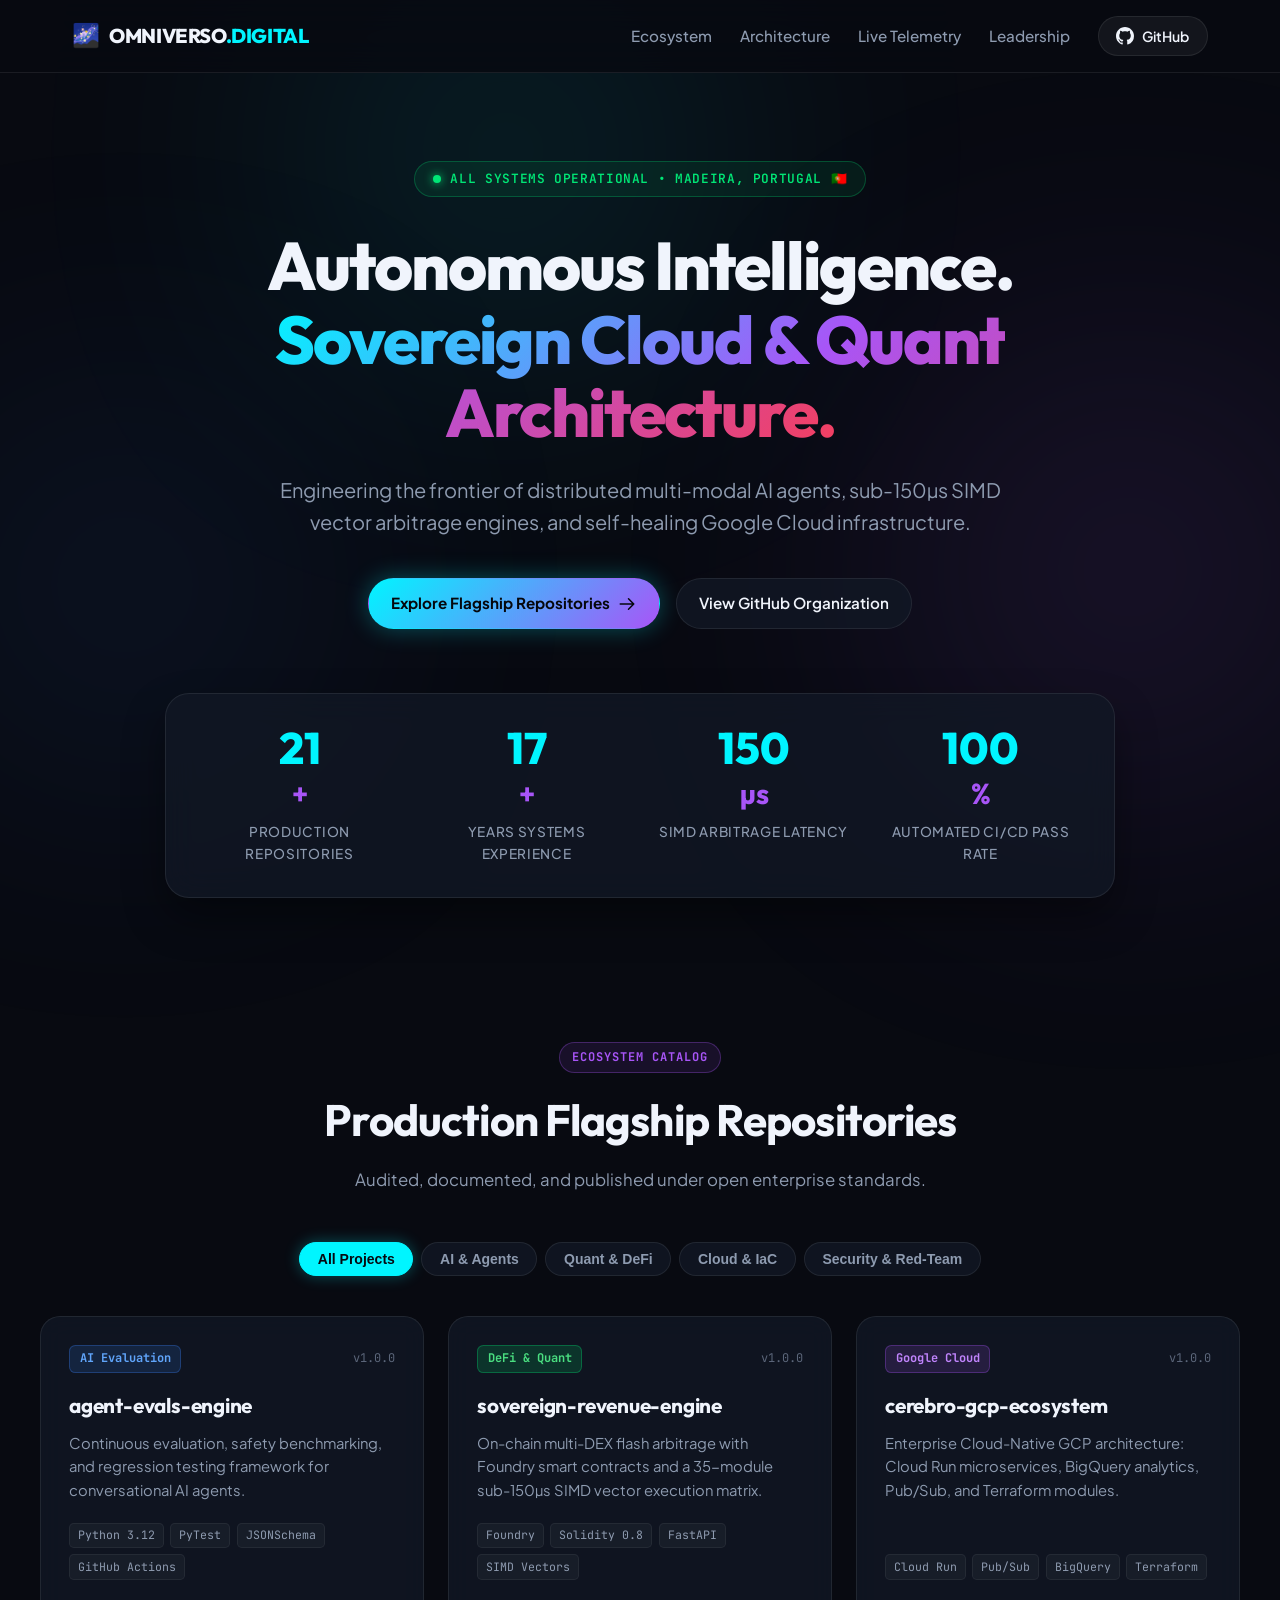
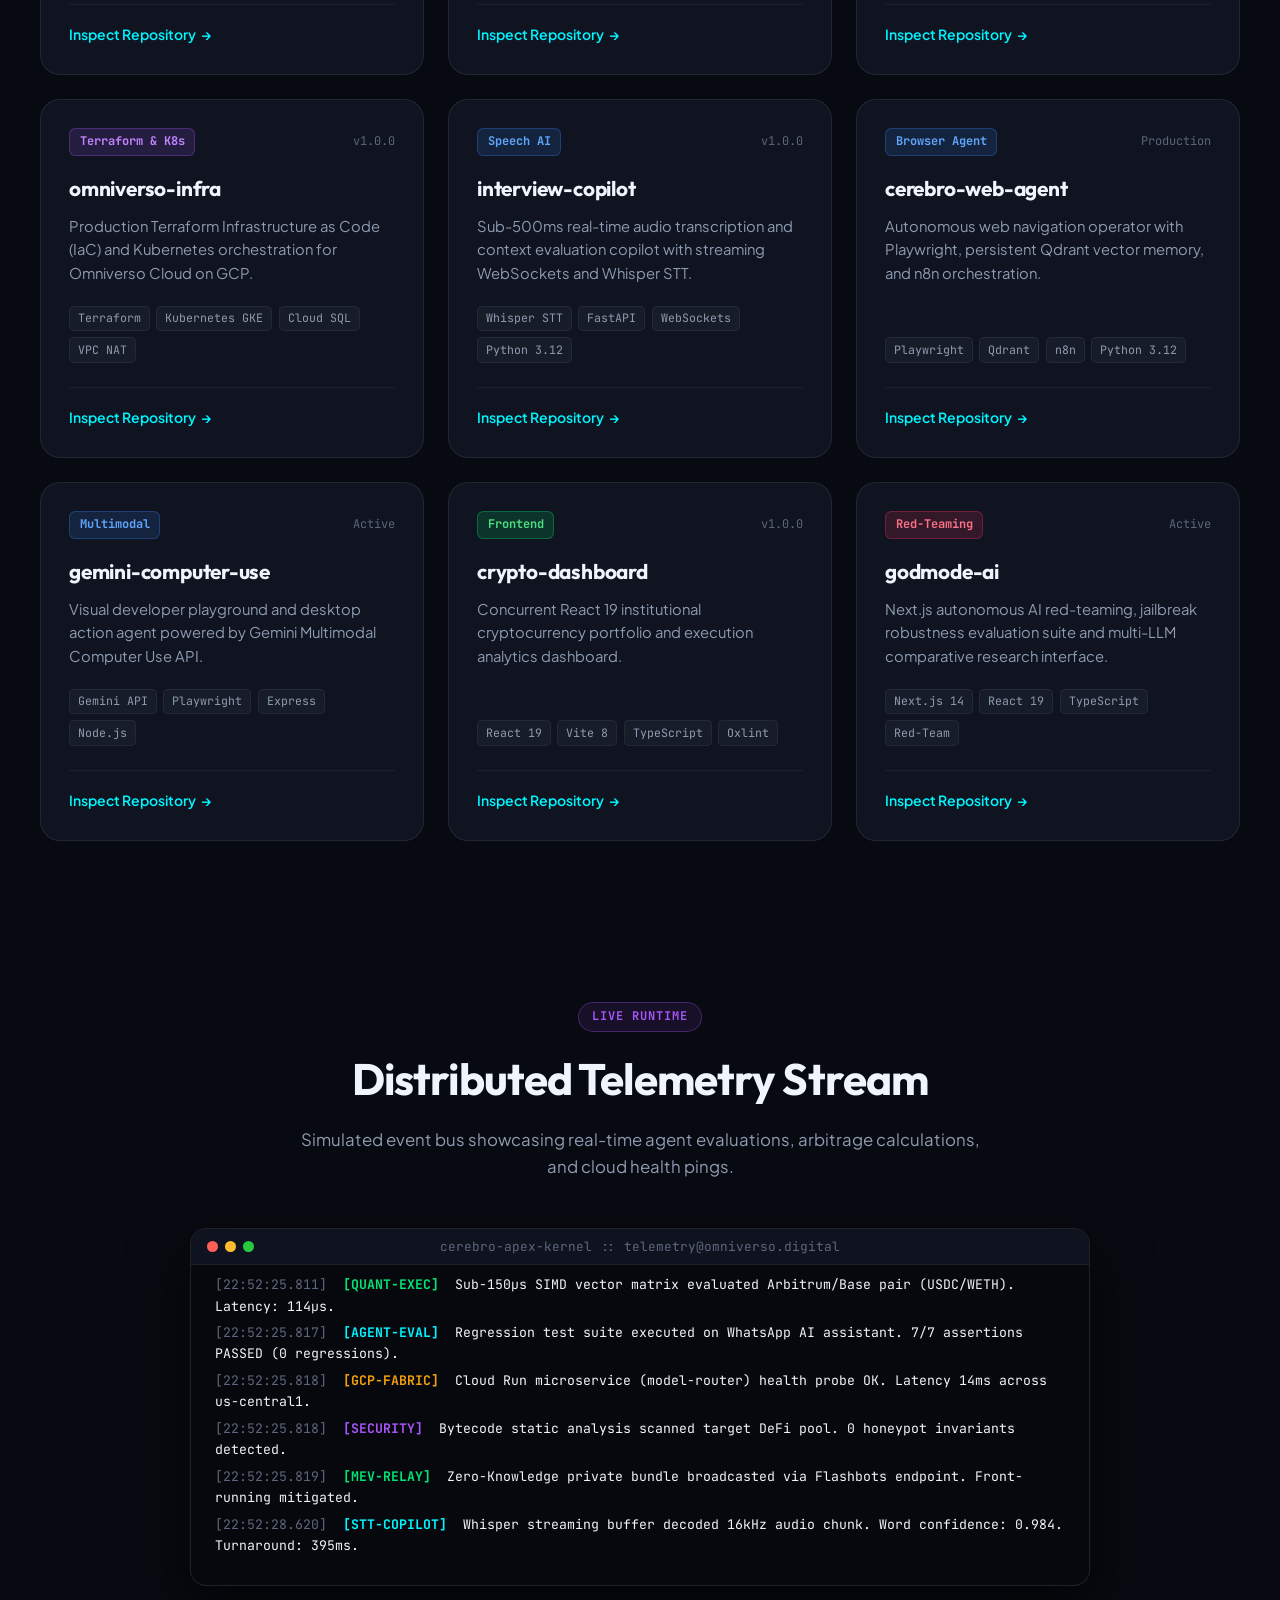
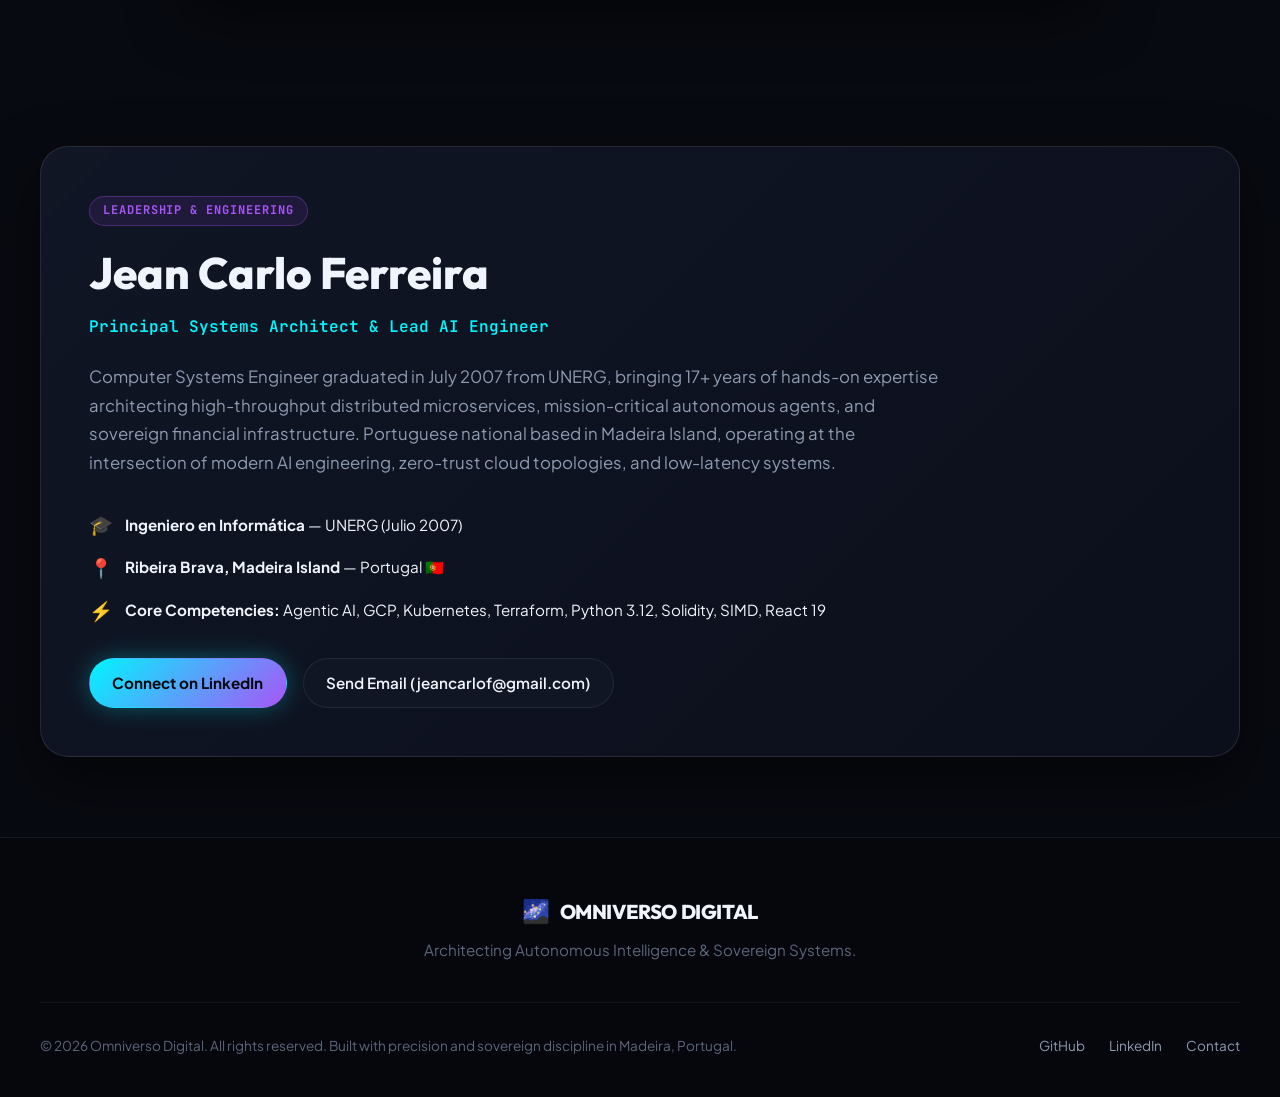
==== index.html @ a12e40db "feat: deploy official interactive showcase portfolio to GitHub Pages" ====
<!DOCTYPE html>
<html lang="en">
<head>
  <meta charset="UTF-8">
  <meta name="viewport" content="width=device-width, initial-scale=1.0">
  <title>Omniverso Digital — Autonomous Intelligence & Sovereign Systems Architecture</title>
  <meta name="description" content="Official portfolio and systems architecture of Omniverso Digital. Engineered by Jean Carlo Ferreira, Principal Systems Architect & AI Engineer based in Portugal.">
  <meta name="theme-color" content="#0a0c16">
  
  <!-- Open Graph / Meta -->
  <meta property="og:type" content="website">
  <meta property="og:url" content="https://omniversodigital.github.io/">
  <meta property="og:title" content="Omniverso Digital — Sovereign Intelligence & Systems Architecture">
  <meta property="og:description" content="Explore 21+ production repositories spanning Agentic AI, DeFi Flash Arbitrage, Cloud-Native GCP, and Cyber Defense.">
  <meta property="og:image" content="https://avatars.githubusercontent.com/u/190848052?v=4">

  <!-- Google Fonts -->
  <link rel="preconnect" href="https://fonts.googleapis.com">
  <link rel="preconnect" href="https://fonts.gstatic.com" crossorigin>
  <link href="https://fonts.googleapis.com/css2?family=JetBrains+Mono:wght@400;500;700&family=Outfit:wght@300;400;500;600;700;800&family=Plus+Jakarta+Sans:wght@400;500;600;700&display=swap" rel="stylesheet">
  
  <link rel="stylesheet" href="style.css">
</head>
<body>
  <!-- Ambient Glow Canvas Background -->
  <div class="ambient-glow glow-1"></div>
  <div class="ambient-glow glow-2"></div>
  <div class="ambient-glow glow-3"></div>

  <!-- Navigation -->
  <header class="navbar" id="navbar">
    <div class="nav-container">
      <a href="#hero" class="brand" id="brand-logo">
        <span class="brand-symbol">🌌</span>
        <span class="brand-text">OMNIVERSO<span class="highlight">.DIGITAL</span></span>
      </a>
      <nav class="nav-links">
        <a href="#ecosystem" class="nav-item">Ecosystem</a>
        <a href="#architecture" class="nav-item">Architecture</a>
        <a href="#terminal" class="nav-item">Live Telemetry</a>
        <a href="#leadership" class="nav-item">Leadership</a>
        <a href="https://github.com/omniversodigital" target="_blank" rel="noopener noreferrer" class="btn btn-nav" id="github-nav-btn">
          <svg class="icon" viewBox="0 0 24 24" fill="currentColor"><path d="M12 0C5.37 0 0 5.37 0 12c0 5.31 3.435 9.795 8.205 11.385.6.105.825-.255.825-.57 0-.285-.015-1.23-.015-2.235-3.015.555-3.795-.735-4.035-1.41-.135-.345-.72-1.41-1.23-1.695-.42-.225-1.02-.78-.015-.795.945-.015 1.62.87 1.845 1.23 1.08 1.815 2.805 1.305 3.495.99.105-.78.42-1.305.765-1.605-2.67-.3-5.46-1.335-5.46-5.925 0-1.305.465-2.385 1.23-3.225-.12-.3-.54-1.53.12-3.18 0 0 1.005-.315 3.3 1.23.96-.27 1.98-.405 3-.405s2.04.135 3 .405c2.295-1.56 3.3-1.23 3.3-1.23.66 1.65.24 2.88.12 3.18.765.84 1.23 1.905 1.23 3.225 0 4.605-2.805 5.625-5.475 5.925.435.375.81 1.095.81 2.22 0 1.605-.015 2.895-.015 3.3 0 .315.225.69.825.57A12.02 12.02 0 0024 12c0-6.63-5.37-12-12-12z"/></svg>
          <span>GitHub</span>
        </a>
      </nav>
    </div>
  </header>

  <main>
    <!-- Hero Section -->
    <section class="hero-section" id="hero">
      <div class="hero-container">
        <div class="status-pill" id="status-indicator">
          <span class="pulsing-dot"></span>
          <span class="pill-text">ALL SYSTEMS OPERATIONAL • MADEIRA, PORTUGAL 🇵🇹</span>
        </div>
        
        <h1 class="hero-title">
          Autonomous Intelligence.<br>
          <span class="gradient-text">Sovereign Cloud & Quant Architecture.</span>
        </h1>
        
        <p class="hero-subtitle">
          Engineering the frontier of distributed multi-modal AI agents, sub-150µs SIMD vector arbitrage engines, and self-healing Google Cloud infrastructure.
        </p>

        <div class="hero-actions">
          <a href="#ecosystem" class="btn btn-primary" id="explore-ecosystem-btn">
            <span>Explore Flagship Repositories</span>
            <svg class="arrow-icon" viewBox="0 0 24 24" fill="none" stroke="currentColor"><path stroke-linecap="round" stroke-linejoin="round" stroke-width="2" d="M14 5l7 7m0 0l-7 7m7-7H3"/></svg>
          </a>
          <a href="https://github.com/omniversodigital" target="_blank" rel="noopener noreferrer" class="btn btn-secondary" id="hero-github-btn">
            <span>View GitHub Organization</span>
          </a>
        </div>

        <!-- Metrics Grid -->
        <div class="metrics-grid" id="metrics-counter">
          <div class="metric-card">
            <span class="metric-number" data-target="21">21</span><span class="metric-suffix">+</span>
            <span class="metric-label">Production Repositories</span>
          </div>
          <div class="metric-card">
            <span class="metric-number" data-target="17">17</span><span class="metric-suffix">+</span>
            <span class="metric-label">Years Systems Experience</span>
          </div>
          <div class="metric-card">
            <span class="metric-number" data-target="150">150</span><span class="metric-suffix">µs</span>
            <span class="metric-label">SIMD Arbitrage Latency</span>
          </div>
          <div class="metric-card">
            <span class="metric-number" data-target="100">100</span><span class="metric-suffix">%</span>
            <span class="metric-label">Automated CI/CD Pass Rate</span>
          </div>
        </div>
      </div>
    </section>

    <!-- Flagship Ecosystem -->
    <section class="section ecosystem-section" id="ecosystem">
      <div class="section-container">
        <div class="section-header">
          <span class="badge">ECOSYSTEM CATALOG</span>
          <h2 class="section-title">Production Flagship Repositories</h2>
          <p class="section-desc">Audited, documented, and published under open enterprise standards.</p>
        </div>

        <!-- Category Filters -->
        <div class="filter-bar" id="category-filters">
          <button class="filter-btn active" data-filter="all">All Projects</button>
          <button class="filter-btn" data-filter="ai">AI & Agents</button>
          <button class="filter-btn" data-filter="quant">Quant & DeFi</button>
          <button class="filter-btn" data-filter="cloud">Cloud & IaC</button>
          <button class="filter-btn" data-filter="security">Security & Red-Team</button>
        </div>

        <!-- Repository Cards Grid -->
        <div class="cards-grid" id="repos-container">
          <!-- Card 1 -->
          <article class="repo-card" data-category="ai">
            <div class="card-top">
              <span class="card-badge ai-badge">AI Evaluation</span>
              <span class="version-tag">v1.0.0</span>
            </div>
            <h3 class="card-title">agent-evals-engine</h3>
            <p class="card-desc">Continuous evaluation, safety benchmarking, and regression testing framework for conversational AI agents.</p>
            <div class="tech-tags">
              <span>Python 3.12</span>
              <span>PyTest</span>
              <span>JSONSchema</span>
              <span>GitHub Actions</span>
            </div>
            <div class="card-footer">
              <a href="https://github.com/omniversodigital/agent-evals-engine" target="_blank" rel="noopener noreferrer" class="card-link">
                <span>Inspect Repository</span> &rarr;
              </a>
            </div>
          </article>

          <!-- Card 2 -->
          <article class="repo-card" data-category="quant">
            <div class="card-top">
              <span class="card-badge quant-badge">DeFi & Quant</span>
              <span class="version-tag">v1.0.0</span>
            </div>
            <h3 class="card-title">sovereign-revenue-engine</h3>
            <p class="card-desc">On-chain multi-DEX flash arbitrage with Foundry smart contracts and a 35-module sub-150µs SIMD vector execution matrix.</p>
            <div class="tech-tags">
              <span>Foundry</span>
              <span>Solidity 0.8</span>
              <span>FastAPI</span>
              <span>SIMD Vectors</span>
            </div>
            <div class="card-footer">
              <a href="https://github.com/omniversodigital/sovereign-revenue-engine" target="_blank" rel="noopener noreferrer" class="card-link">
                <span>Inspect Repository</span> &rarr;
              </a>
            </div>
          </article>

          <!-- Card 3 -->
          <article class="repo-card" data-category="cloud">
            <div class="card-top">
              <span class="card-badge cloud-badge">Google Cloud</span>
              <span class="version-tag">v1.0.0</span>
            </div>
            <h3 class="card-title">cerebro-gcp-ecosystem</h3>
            <p class="card-desc">Enterprise Cloud-Native GCP architecture: Cloud Run microservices, BigQuery analytics, Pub/Sub, and Terraform modules.</p>
            <div class="tech-tags">
              <span>Cloud Run</span>
              <span>Pub/Sub</span>
              <span>BigQuery</span>
              <span>Terraform</span>
            </div>
            <div class="card-footer">
              <a href="https://github.com/omniversodigital/cerebro-gcp-ecosystem" target="_blank" rel="noopener noreferrer" class="card-link">
                <span>Inspect Repository</span> &rarr;
              </a>
            </div>
          </article>

          <!-- Card 4 -->
          <article class="repo-card" data-category="cloud">
            <div class="card-top">
              <span class="card-badge cloud-badge">Terraform & K8s</span>
              <span class="version-tag">v1.0.0</span>
            </div>
            <h3 class="card-title">omniverso-infra</h3>
            <p class="card-desc">Production Terraform Infrastructure as Code (IaC) and Kubernetes orchestration for Omniverso Cloud on GCP.</p>
            <div class="tech-tags">
              <span>Terraform</span>
              <span>Kubernetes GKE</span>
              <span>Cloud SQL</span>
              <span>VPC NAT</span>
            </div>
            <div class="card-footer">
              <a href="https://github.com/omniversodigital/omniverso-infra" target="_blank" rel="noopener noreferrer" class="card-link">
                <span>Inspect Repository</span> &rarr;
              </a>
            </div>
          </article>

          <!-- Card 5 -->
          <article class="repo-card" data-category="ai">
            <div class="card-top">
              <span class="card-badge ai-badge">Speech AI</span>
              <span class="version-tag">v1.0.0</span>
            </div>
            <h3 class="card-title">interview-copilot</h3>
            <p class="card-desc">Sub-500ms real-time audio transcription and context evaluation copilot with streaming WebSockets and Whisper STT.</p>
            <div class="tech-tags">
              <span>Whisper STT</span>
              <span>FastAPI</span>
              <span>WebSockets</span>
              <span>Python 3.12</span>
            </div>
            <div class="card-footer">
              <a href="https://github.com/omniversodigital/interview-copilot" target="_blank" rel="noopener noreferrer" class="card-link">
                <span>Inspect Repository</span> &rarr;
              </a>
            </div>
          </article>

          <!-- Card 6 -->
          <article class="repo-card" data-category="ai">
            <div class="card-top">
              <span class="card-badge ai-badge">Browser Agent</span>
              <span class="version-tag">Production</span>
            </div>
            <h3 class="card-title">cerebro-web-agent</h3>
            <p class="card-desc">Autonomous web navigation operator with Playwright, persistent Qdrant vector memory, and n8n orchestration.</p>
            <div class="tech-tags">
              <span>Playwright</span>
              <span>Qdrant</span>
              <span>n8n</span>
              <span>Python 3.12</span>
            </div>
            <div class="card-footer">
              <a href="https://github.com/omniversodigital/cerebro-web-agent" target="_blank" rel="noopener noreferrer" class="card-link">
                <span>Inspect Repository</span> &rarr;
              </a>
            </div>
          </article>

          <!-- Card 7 -->
          <article class="repo-card" data-category="ai">
            <div class="card-top">
              <span class="card-badge ai-badge">Multimodal</span>
              <span class="version-tag">Active</span>
            </div>
            <h3 class="card-title">gemini-computer-use</h3>
            <p class="card-desc">Visual developer playground and desktop action agent powered by Gemini Multimodal Computer Use API.</p>
            <div class="tech-tags">
              <span>Gemini API</span>
              <span>Playwright</span>
              <span>Express</span>
              <span>Node.js</span>
            </div>
            <div class="card-footer">
              <a href="https://github.com/omniversodigital/gemini-computer-use" target="_blank" rel="noopener noreferrer" class="card-link">
                <span>Inspect Repository</span> &rarr;
              </a>
            </div>
          </article>

          <!-- Card 8 -->
          <article class="repo-card" data-category="quant">
            <div class="card-top">
              <span class="card-badge quant-badge">Frontend</span>
              <span class="version-tag">v1.0.0</span>
            </div>
            <h3 class="card-title">crypto-dashboard</h3>
            <p class="card-desc">Concurrent React 19 institutional cryptocurrency portfolio and execution analytics dashboard.</p>
            <div class="tech-tags">
              <span>React 19</span>
              <span>Vite 8</span>
              <span>TypeScript</span>
              <span>Oxlint</span>
            </div>
            <div class="card-footer">
              <a href="https://github.com/omniversodigital/crypto-dashboard" target="_blank" rel="noopener noreferrer" class="card-link">
                <span>Inspect Repository</span> &rarr;
              </a>
            </div>
          </article>

          <!-- Card 9 -->
          <article class="repo-card" data-category="security">
            <div class="card-top">
              <span class="card-badge sec-badge">Red-Teaming</span>
              <span class="version-tag">Active</span>
            </div>
            <h3 class="card-title">godmode-ai</h3>
            <p class="card-desc">Next.js autonomous AI red-teaming, jailbreak robustness evaluation suite and multi-LLM comparative research interface.</p>
            <div class="tech-tags">
              <span>Next.js 14</span>
              <span>React 19</span>
              <span>TypeScript</span>
              <span>Red-Team</span>
            </div>
            <div class="card-footer">
              <a href="https://github.com/omniversodigital/godmode-ai" target="_blank" rel="noopener noreferrer" class="card-link">
                <span>Inspect Repository</span> &rarr;
              </a>
            </div>
          </article>
        </div>
      </div>
    </section>

    <!-- Live Architecture Terminal -->
    <section class="section terminal-section" id="terminal">
      <div class="section-container">
        <div class="section-header">
          <span class="badge">LIVE RUNTIME</span>
          <h2 class="section-title">Distributed Telemetry Stream</h2>
          <p class="section-desc">Simulated event bus showcasing real-time agent evaluations, arbitrage calculations, and cloud health pings.</p>
        </div>

        <div class="terminal-window">
          <div class="terminal-bar">
            <div class="terminal-buttons">
              <span class="dot close"></span>
              <span class="dot min"></span>
              <span class="dot max"></span>
            </div>
            <div class="terminal-title">cerebro-apex-kernel :: telemetry@omniverso.digital</div>
          </div>
          <div class="terminal-body" id="terminal-logs">
            <!-- Simulated logs injected via JS -->
          </div>
        </div>
      </div>
    </section>

    <!-- Leadership Section -->
    <section class="section leadership-section" id="leadership">
      <div class="section-container">
        <div class="leadership-card">
          <div class="leadership-content">
            <span class="badge">LEADERSHIP & ENGINEERING</span>
            <h2 class="lead-name">Jean Carlo Ferreira</h2>
            <p class="lead-role">Principal Systems Architect & Lead AI Engineer</p>
            
            <p class="lead-bio">
              Computer Systems Engineer graduated in July 2007 from UNERG, bringing 17+ years of hands-on expertise architecting high-throughput distributed microservices, mission-critical autonomous agents, and sovereign financial infrastructure. Portuguese national based in Madeira Island, operating at the intersection of modern AI engineering, zero-trust cloud topologies, and low-latency systems.
            </p>

            <div class="lead-credentials">
              <div class="cred-item">
                <span class="cred-icon">🎓</span>
                <span><b>Ingeniero en Informática</b> — UNERG (Julio 2007)</span>
              </div>
              <div class="cred-item">
                <span class="cred-icon">📍</span>
                <span><b>Ribeira Brava, Madeira Island</b> — Portugal 🇵🇹</span>
              </div>
              <div class="cred-item">
                <span class="cred-icon">⚡</span>
                <span><b>Core Competencies:</b> Agentic AI, GCP, Kubernetes, Terraform, Python 3.12, Solidity, SIMD, React 19</span>
              </div>
            </div>

            <div class="lead-actions">
              <a href="https://www.linkedin.com/in/jeancarlo-ferreira" target="_blank" rel="noopener noreferrer" class="btn btn-primary">
                <span>Connect on LinkedIn</span>
              </a>
              <a href="mailto:jeancarlof@gmail.com" class="btn btn-secondary">
                <span>Send Email (jeancarlof@gmail.com)</span>
              </a>
            </div>
          </div>
        </div>
      </div>
    </section>
  </main>

  <!-- Footer -->
  <footer class="footer">
    <div class="footer-container">
      <div class="footer-top">
        <div class="brand">
          <span class="brand-symbol">🌌</span>
          <span class="brand-text">OMNIVERSO DIGITAL</span>
        </div>
        <p class="footer-tagline">Architecting Autonomous Intelligence & Sovereign Systems.</p>
      </div>
      <div class="footer-bottom">
        <p>&copy; 2026 Omniverso Digital. All rights reserved. Built with precision and sovereign discipline in Madeira, Portugal.</p>
        <div class="footer-links">
          <a href="https://github.com/omniversodigital">GitHub</a>
          <a href="https://www.linkedin.com/in/jeancarlo-ferreira">LinkedIn</a>
          <a href="mailto:omniversodigital@gmail.com">Contact</a>
        </div>
      </div>
    </div>
  </footer>

  <script src="app.js"></script>
</body>
</html>
---- style.css ----
:root {
  --bg-primary: #080a11;
  --bg-secondary: #0e121d;
  --bg-card: rgba(18, 24, 38, 0.75);
  --bg-card-hover: rgba(26, 34, 54, 0.9);
  --border-color: rgba(255, 255, 255, 0.08);
  --border-hover: rgba(0, 245, 255, 0.4);
  
  --text-main: #f0f4fc;
  --text-muted: #8e9bb0;
  --text-dim: #5c667a;
  
  --cyan: #00f5ff;
  --purple: #a855f7;
  --green: #00e676;
  --blue: #3b82f6;
  --red: #ff3366;
  
  --font-main: 'Plus Jakarta Sans', -apple-system, BlinkMacSystemFont, sans-serif;
  --font-heading: 'Outfit', sans-serif;
  --font-mono: 'JetBrains Mono', monospace;
  
  --transition: all 0.25s cubic-bezier(0.16, 1, 0.3, 1);
}

* {
  margin: 0;
  padding: 0;
  box-sizing: border-box;
}

html {
  scroll-behavior: smooth;
  color-scheme: dark;
}

body {
  background-color: var(--bg-primary);
  color: var(--text-main);
  font-family: var(--font-main);
  line-height: 1.6;
  overflow-x: hidden;
  position: relative;
}

/* Ambient Glow Orbs */
.ambient-glow {
  position: fixed;
  border-radius: 50%;
  filter: blur(140px);
  pointer-events: none;
  z-index: 0;
  opacity: 0.25;
}

.glow-1 {
  width: 500px;
  height: 500px;
  background: radial-gradient(circle, var(--cyan) 0%, transparent 70%);
  top: -100px;
  left: 20%;
}

.glow-2 {
  width: 600px;
  height: 600px;
  background: radial-gradient(circle, var(--purple) 0%, transparent 70%);
  top: 30%;
  right: -150px;
}

.glow-3 {
  width: 450px;
  height: 450px;
  background: radial-gradient(circle, var(--blue) 0%, transparent 70%);
  bottom: 10%;
  left: -100px;
}

/* Navbar */
.navbar {
  position: sticky;
  top: 0;
  z-index: 100;
  backdrop-filter: blur(20px);
  -webkit-backdrop-filter: blur(20px);
  background: rgba(8, 10, 17, 0.85);
  border-bottom: 1px solid var(--border-color);
  padding: 1rem 0;
}

.nav-container {
  max-width: 1200px;
  margin: 0 auto;
  padding: 0 2rem;
  display: flex;
  align-items: center;
  justify-content: space-between;
}

.brand {
  display: flex;
  align-items: center;
  gap: 0.6rem;
  text-decoration: none;
  color: var(--text-main);
  font-family: var(--font-heading);
  font-weight: 800;
  font-size: 1.25rem;
  letter-spacing: -0.02em;
}

.brand-symbol {
  font-size: 1.4rem;
}

.highlight {
  color: var(--cyan);
}

.nav-links {
  display: flex;
  align-items: center;
  gap: 1.75rem;
}

.nav-item {
  color: var(--text-muted);
  text-decoration: none;
  font-weight: 500;
  font-size: 0.95rem;
  transition: var(--transition);
}

.nav-item:hover {
  color: var(--cyan);
}

/* Buttons */
.btn {
  display: inline-flex;
  align-items: center;
  gap: 0.5rem;
  padding: 0.75rem 1.4rem;
  border-radius: 9999px;
  font-size: 0.95rem;
  font-weight: 600;
  text-decoration: none;
  cursor: pointer;
  transition: var(--transition);
  border: 1px solid transparent;
}

.btn-nav {
  background: rgba(255, 255, 255, 0.05);
  border-color: var(--border-color);
  color: var(--text-main);
  padding: 0.5rem 1.1rem;
  font-size: 0.875rem;
}

.btn-nav:hover {
  background: rgba(255, 255, 255, 0.1);
  border-color: var(--cyan);
  color: var(--cyan);
}

.btn-primary {
  background: linear-gradient(135deg, var(--cyan), var(--purple));
  color: #05070c;
  font-weight: 700;
  box-shadow: 0 0 25px rgba(0, 245, 255, 0.3);
}

.btn-primary:hover {
  transform: translateY(-2px);
  box-shadow: 0 0 35px rgba(168, 85, 247, 0.45);
}

.btn-secondary {
  background: var(--bg-card);
  border-color: var(--border-color);
  color: var(--text-main);
}

.btn-secondary:hover {
  border-color: var(--border-hover);
  background: var(--bg-card-hover);
  color: var(--cyan);
}

.icon {
  width: 18px;
  height: 18px;
}

.arrow-icon {
  width: 18px;
  height: 18px;
  transition: transform 0.2s;
}

.btn-primary:hover .arrow-icon {
  transform: translateX(4px);
}

/* Hero Section */
.hero-section {
  position: relative;
  z-index: 1;
  padding: 5.5rem 2rem 4rem;
  text-align: center;
}

.hero-container {
  max-width: 950px;
  margin: 0 auto;
}

.status-pill {
  display: inline-flex;
  align-items: center;
  gap: 0.6rem;
  padding: 0.4rem 1.1rem;
  border-radius: 9999px;
  background: rgba(0, 230, 118, 0.08);
  border: 1px solid rgba(0, 230, 118, 0.25);
  font-family: var(--font-mono);
  font-size: 0.8rem;
  font-weight: 600;
  color: var(--green);
  margin-bottom: 2rem;
  letter-spacing: 0.05em;
}

.pulsing-dot {
  width: 8px;
  height: 8px;
  border-radius: 50%;
  background: var(--green);
  box-shadow: 0 0 10px var(--green);
  animation: pulse 2s infinite;
}

@keyframes pulse {
  0% { transform: scale(0.95); opacity: 0.8; }
  50% { transform: scale(1.3); opacity: 1; }
  100% { transform: scale(0.95); opacity: 0.8; }
}

.hero-title {
  font-family: var(--font-heading);
  font-size: clamp(2.5rem, 6vw, 4.2rem);
  font-weight: 800;
  line-height: 1.1;
  letter-spacing: -0.03em;
  margin-bottom: 1.5rem;
}

.gradient-text {
  background: linear-gradient(135deg, var(--cyan) 0%, #a855f7 50%, #f43f5e 100%);
  -webkit-background-clip: text;
  -webkit-text-fill-color: transparent;
}

.hero-subtitle {
  font-size: clamp(1.05rem, 2vw, 1.25rem);
  color: var(--text-muted);
  max-width: 750px;
  margin: 0 auto 2.5rem;
}

.hero-actions {
  display: flex;
  align-items: center;
  justify-content: center;
  gap: 1rem;
  flex-wrap: wrap;
  margin-bottom: 4rem;
}

/* Metrics Grid */
.metrics-grid {
  display: grid;
  grid-template-columns: repeat(auto-fit, minmax(180px, 1fr));
  gap: 1.5rem;
  padding: 2rem;
  border-radius: 1.5rem;
  background: var(--bg-card);
  backdrop-filter: blur(16px);
  -webkit-backdrop-filter: blur(16px);
  border: 1px solid var(--border-color);
  box-shadow: 0 20px 40px rgba(0, 0, 0, 0.4);
}

.metric-card {
  display: flex;
  flex-direction: column;
  align-items: center;
}

.metric-number {
  font-family: var(--font-heading);
  font-size: 2.75rem;
  font-weight: 800;
  color: var(--cyan);
  line-height: 1;
}

.metric-suffix {
  font-family: var(--font-heading);
  font-size: 1.8rem;
  font-weight: 700;
  color: var(--purple);
}

.metric-label {
  font-size: 0.85rem;
  color: var(--text-muted);
  margin-top: 0.35rem;
  font-weight: 500;
  text-transform: uppercase;
  letter-spacing: 0.05em;
}

/* Common Section */
.section {
  position: relative;
  z-index: 1;
  padding: 5rem 2rem;
}

.section-container {
  max-width: 1200px;
  margin: 0 auto;
}

.section-header {
  text-align: center;
  max-width: 700px;
  margin: 0 auto 3rem;
}

.badge {
  display: inline-block;
  padding: 0.3rem 0.8rem;
  border-radius: 9999px;
  background: rgba(168, 85, 247, 0.1);
  border: 1px solid rgba(168, 85, 247, 0.3);
  font-family: var(--font-mono);
  font-size: 0.75rem;
  font-weight: 700;
  color: var(--purple);
  letter-spacing: 0.08em;
  margin-bottom: 0.75rem;
}

.section-title {
  font-family: var(--font-heading);
  font-size: clamp(2rem, 4vw, 2.75rem);
  font-weight: 700;
  letter-spacing: -0.02em;
  margin-bottom: 0.75rem;
}

.section-desc {
  color: var(--text-muted);
  font-size: 1.05rem;
}

/* Filter Bar */
.filter-bar {
  display: flex;
  align-items: center;
  justify-content: center;
  gap: 0.5rem;
  flex-wrap: wrap;
  margin-bottom: 2.5rem;
}

.filter-btn {
  padding: 0.5rem 1.1rem;
  border-radius: 9999px;
  border: 1px solid var(--border-color);
  background: var(--bg-card);
  color: var(--text-muted);
  font-size: 0.875rem;
  font-weight: 600;
  cursor: pointer;
  transition: var(--transition);
}

.filter-btn:hover {
  color: var(--text-main);
  border-color: var(--cyan);
}

.filter-btn.active {
  background: var(--cyan);
  color: #060910;
  border-color: var(--cyan);
  box-shadow: 0 0 15px rgba(0, 245, 255, 0.3);
}

/* Cards Grid */
.cards-grid {
  display: grid;
  grid-template-columns: repeat(auto-fill, minmax(350px, 1fr));
  gap: 1.5rem;
}

.repo-card {
  background: var(--bg-card);
  backdrop-filter: blur(12px);
  -webkit-backdrop-filter: blur(12px);
  border: 1px solid var(--border-color);
  border-radius: 1.25rem;
  padding: 1.75rem;
  display: flex;
  flex-direction: column;
  transition: var(--transition);
  position: relative;
  overflow: hidden;
}

.repo-card:hover {
  transform: translateY(-4px);
  border-color: var(--border-hover);
  background: var(--bg-card-hover);
  box-shadow: 0 12px 30px rgba(0, 0, 0, 0.4);
}

.card-top {
  display: flex;
  align-items: center;
  justify-content: space-between;
  margin-bottom: 1rem;
}

.card-badge {
  font-size: 0.75rem;
  font-family: var(--font-mono);
  font-weight: 700;
  padding: 0.2rem 0.6rem;
  border-radius: 0.4rem;
}

.ai-badge { background: rgba(59, 130, 246, 0.15); color: #60a5fa; border: 1px solid rgba(59, 130, 246, 0.3); }
.quant-badge { background: rgba(0, 230, 118, 0.15); color: #4ade80; border: 1px solid rgba(0, 230, 118, 0.3); }
.cloud-badge { background: rgba(168, 85, 247, 0.15); color: #c084fc; border: 1px solid rgba(168, 85, 247, 0.3); }
.sec-badge { background: rgba(255, 51, 102, 0.15); color: #fb7185; border: 1px solid rgba(255, 51, 102, 0.3); }

.version-tag {
  font-family: var(--font-mono);
  font-size: 0.75rem;
  color: var(--text-dim);
}

.card-title {
  font-family: var(--font-heading);
  font-size: 1.3rem;
  font-weight: 700;
  margin-bottom: 0.6rem;
  letter-spacing: -0.01em;
}

.card-desc {
  color: var(--text-muted);
  font-size: 0.925rem;
  margin-bottom: 1.25rem;
  flex-grow: 1;
}

.tech-tags {
  display: flex;
  flex-wrap: wrap;
  gap: 0.4rem;
  margin-bottom: 1.5rem;
}

.tech-tags span {
  font-family: var(--font-mono);
  font-size: 0.725rem;
  padding: 0.15rem 0.5rem;
  background: rgba(255, 255, 255, 0.04);
  border: 1px solid rgba(255, 255, 255, 0.06);
  border-radius: 0.3rem;
  color: var(--text-muted);
}

.card-footer {
  border-top: 1px solid rgba(255, 255, 255, 0.05);
  padding-top: 1rem;
}

.card-link {
  color: var(--cyan);
  text-decoration: none;
  font-weight: 600;
  font-size: 0.875rem;
  display: inline-flex;
  align-items: center;
  gap: 0.3rem;
  transition: var(--transition);
}

.card-link:hover {
  color: #fff;
  transform: translateX(3px);
}

/* Terminal Section */
.terminal-window {
  max-width: 900px;
  margin: 0 auto;
  border-radius: 1rem;
  overflow: hidden;
  border: 1px solid rgba(255, 255, 255, 0.1);
  background: #06080e;
  box-shadow: 0 25px 60px rgba(0, 0, 0, 0.6);
}

.terminal-bar {
  background: #0f1320;
  padding: 0.75rem 1rem;
  display: flex;
  align-items: center;
  position: relative;
  border-bottom: 1px solid rgba(255, 255, 255, 0.05);
}

.terminal-buttons {
  display: flex;
  gap: 0.45rem;
}

.terminal-buttons .dot {
  width: 11px;
  height: 11px;
  border-radius: 50%;
}

.dot.close { background: #ff5f56; }
.dot.min { background: #ffbd2e; }
.dot.max { background: #27c93f; }

.terminal-title {
  position: absolute;
  left: 50%;
  transform: translateX(-50%);
  font-family: var(--font-mono);
  font-size: 0.8rem;
  color: var(--text-dim);
}

.terminal-body {
  padding: 1.5rem;
  height: 320px;
  overflow-y: auto;
  font-family: var(--font-mono);
  font-size: 0.825rem;
  line-height: 1.6;
}

.log-line {
  margin-bottom: 0.35rem;
  opacity: 0;
  animation: fadeIn 0.3s forwards;
}

@keyframes fadeIn {
  to { opacity: 1; }
}

.log-time { color: var(--text-dim); margin-right: 0.5rem; }
.log-tag { font-weight: 700; margin-right: 0.5rem; }
.log-tag.info { color: var(--cyan); }
.log-tag.quant { color: var(--green); }
.log-tag.audit { color: var(--purple); }
.log-tag.mesh { color: #f59e0b; }
.log-msg { color: var(--text-main); }

/* Leadership Section */
.leadership-card {
  background: linear-gradient(135deg, rgba(18, 24, 40, 0.9), rgba(12, 16, 28, 0.95));
  border: 1px solid rgba(255, 255, 255, 0.1);
  border-radius: 1.75rem;
  padding: 3rem;
  box-shadow: 0 25px 60px rgba(0, 0, 0, 0.5);
}

.leadership-content {
  max-width: 850px;
}

.lead-name {
  font-family: var(--font-heading);
  font-size: clamp(2rem, 3.5vw, 2.75rem);
  font-weight: 800;
  margin-bottom: 0.3rem;
}

.lead-role {
  color: var(--cyan);
  font-family: var(--font-mono);
  font-size: 1rem;
  font-weight: 600;
  margin-bottom: 1.5rem;
}

.lead-bio {
  color: var(--text-muted);
  font-size: 1.05rem;
  margin-bottom: 2rem;
  line-height: 1.7;
}

.lead-credentials {
  display: flex;
  flex-direction: column;
  gap: 0.75rem;
  margin-bottom: 2rem;
}

.cred-item {
  display: flex;
  align-items: center;
  gap: 0.75rem;
  font-size: 0.95rem;
  color: var(--text-main);
}

.cred-icon {
  font-size: 1.2rem;
}

.lead-actions {
  display: flex;
  gap: 1rem;
  flex-wrap: wrap;
}

/* Footer */
.footer {
  border-top: 1px solid var(--border-color);
  background: #05070c;
  padding: 3.5rem 2rem 2.5rem;
  position: relative;
  z-index: 1;
}

.footer-container {
  max-width: 1200px;
  margin: 0 auto;
}

.footer-top {
  display: flex;
  flex-direction: column;
  align-items: center;
  text-align: center;
  margin-bottom: 2.5rem;
}

.footer-tagline {
  color: var(--text-dim);
  font-size: 0.95rem;
  margin-top: 0.5rem;
}

.footer-bottom {
  display: flex;
  align-items: center;
  justify-content: space-between;
  flex-wrap: wrap;
  gap: 1rem;
  border-top: 1px solid rgba(255, 255, 255, 0.05);
  padding-top: 2rem;
  font-size: 0.85rem;
  color: var(--text-dim);
}

.footer-links {
  display: flex;
  gap: 1.5rem;
}

.footer-links a {
  color: var(--text-muted);
  text-decoration: none;
  transition: var(--transition);
}

.footer-links a:hover {
  color: var(--cyan);
}

/* Responsive */
@media (max-width: 768px) {
  .nav-links { display: none; }
  .cards-grid { grid-template-columns: 1fr; }
  .leadership-card { padding: 2rem; }
  .footer-bottom { flex-direction: column; text-align: center; }
}
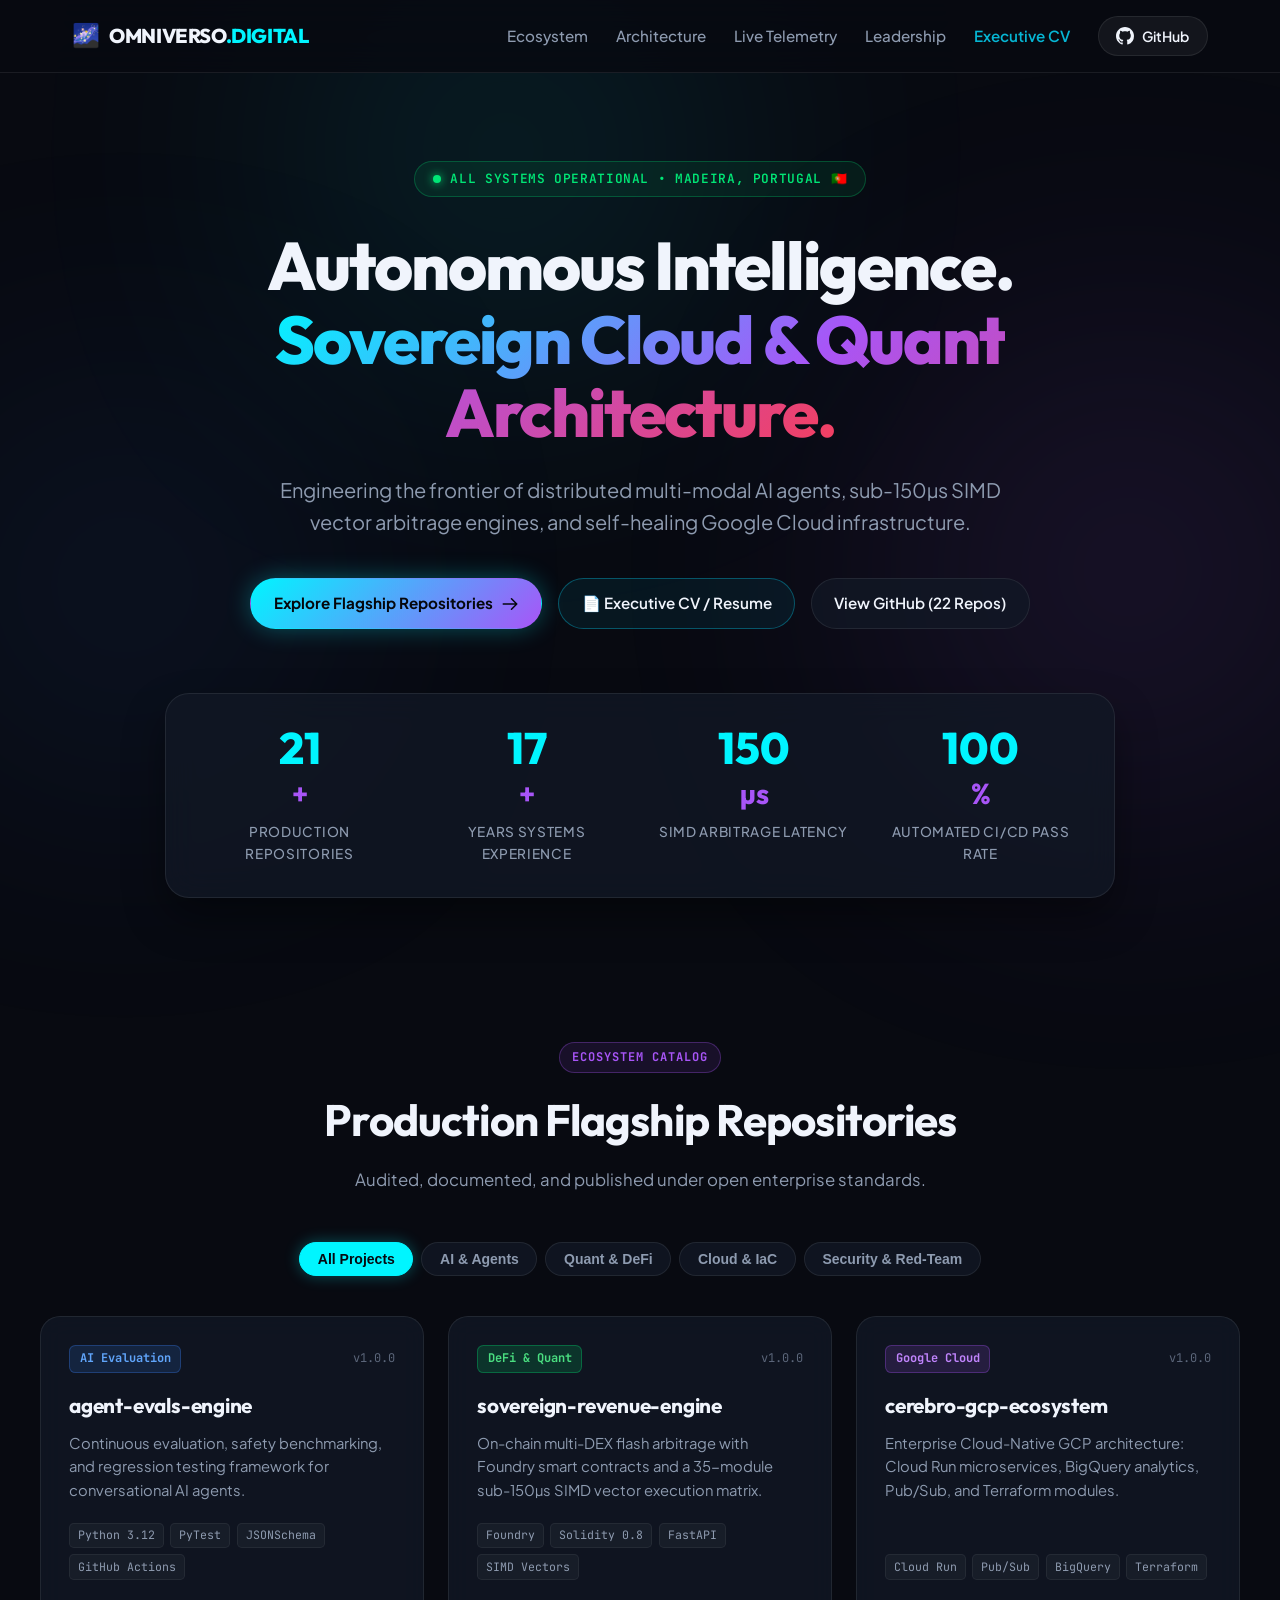
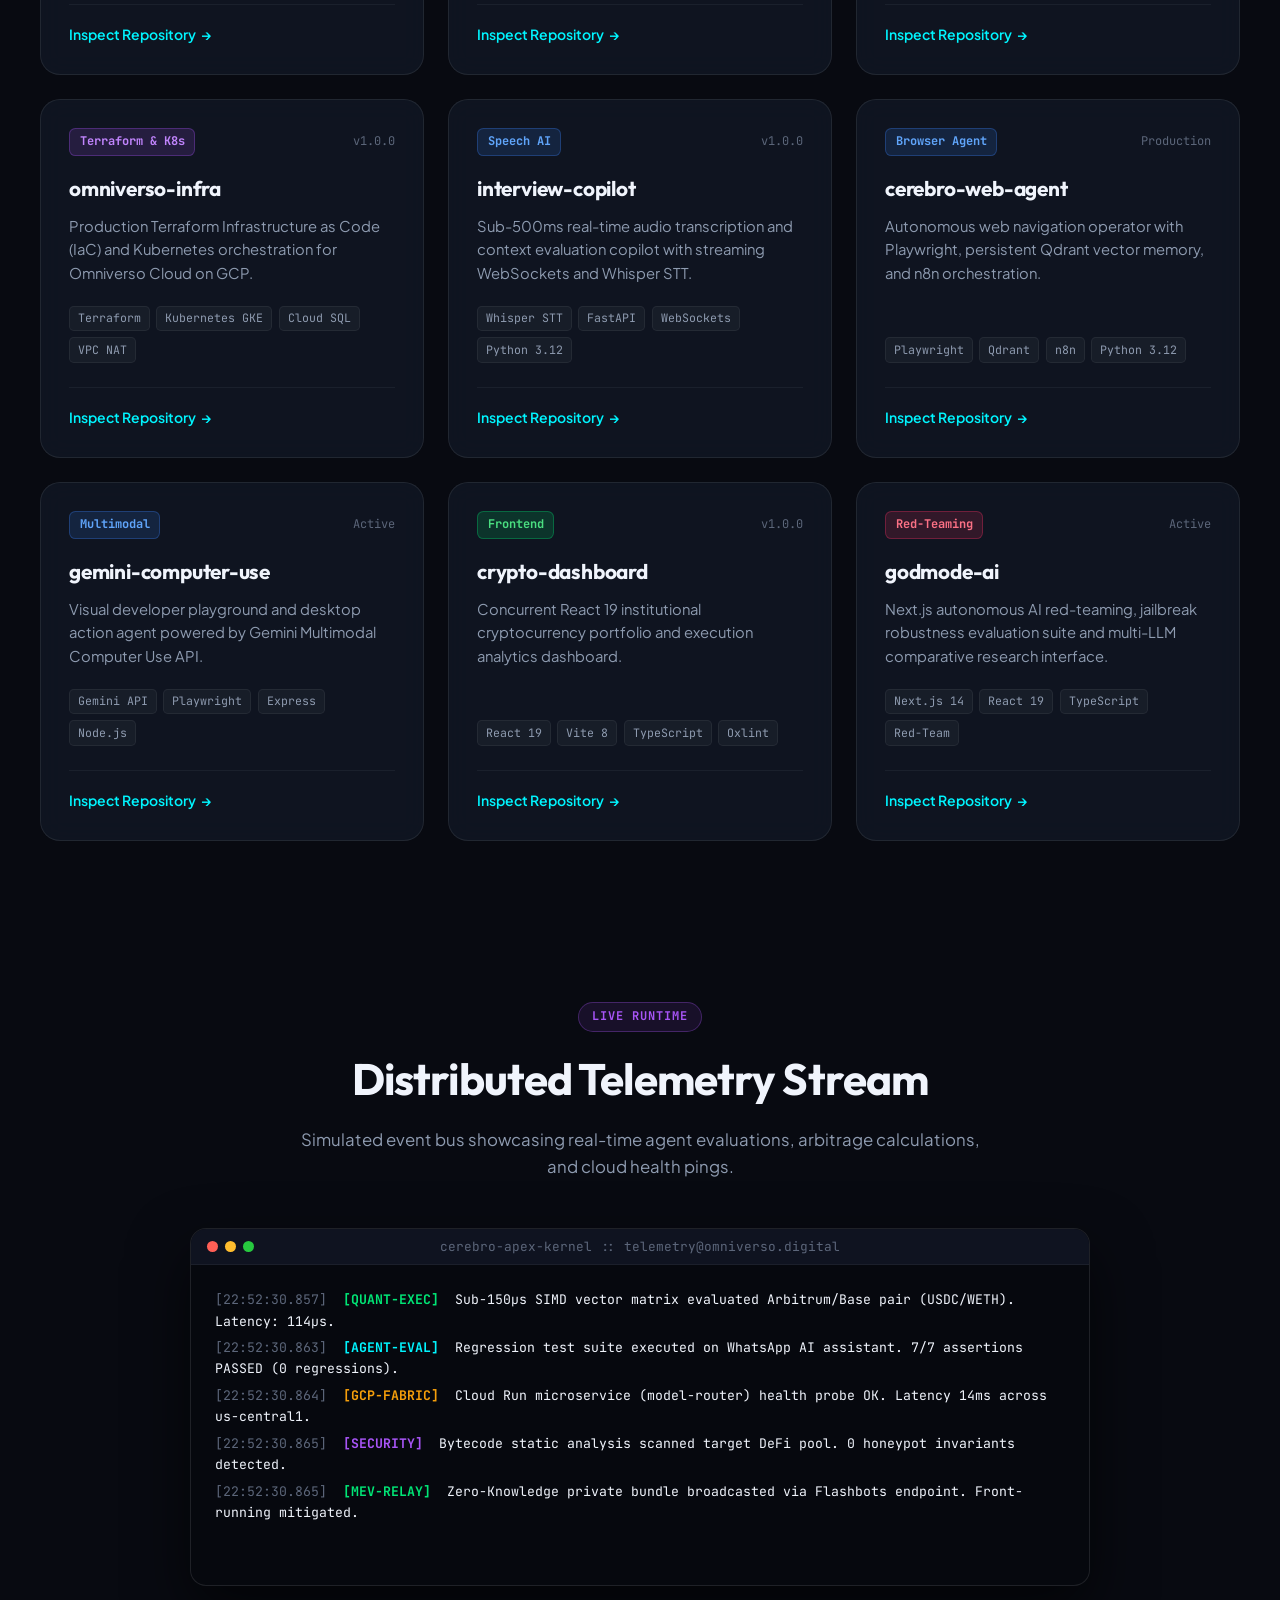
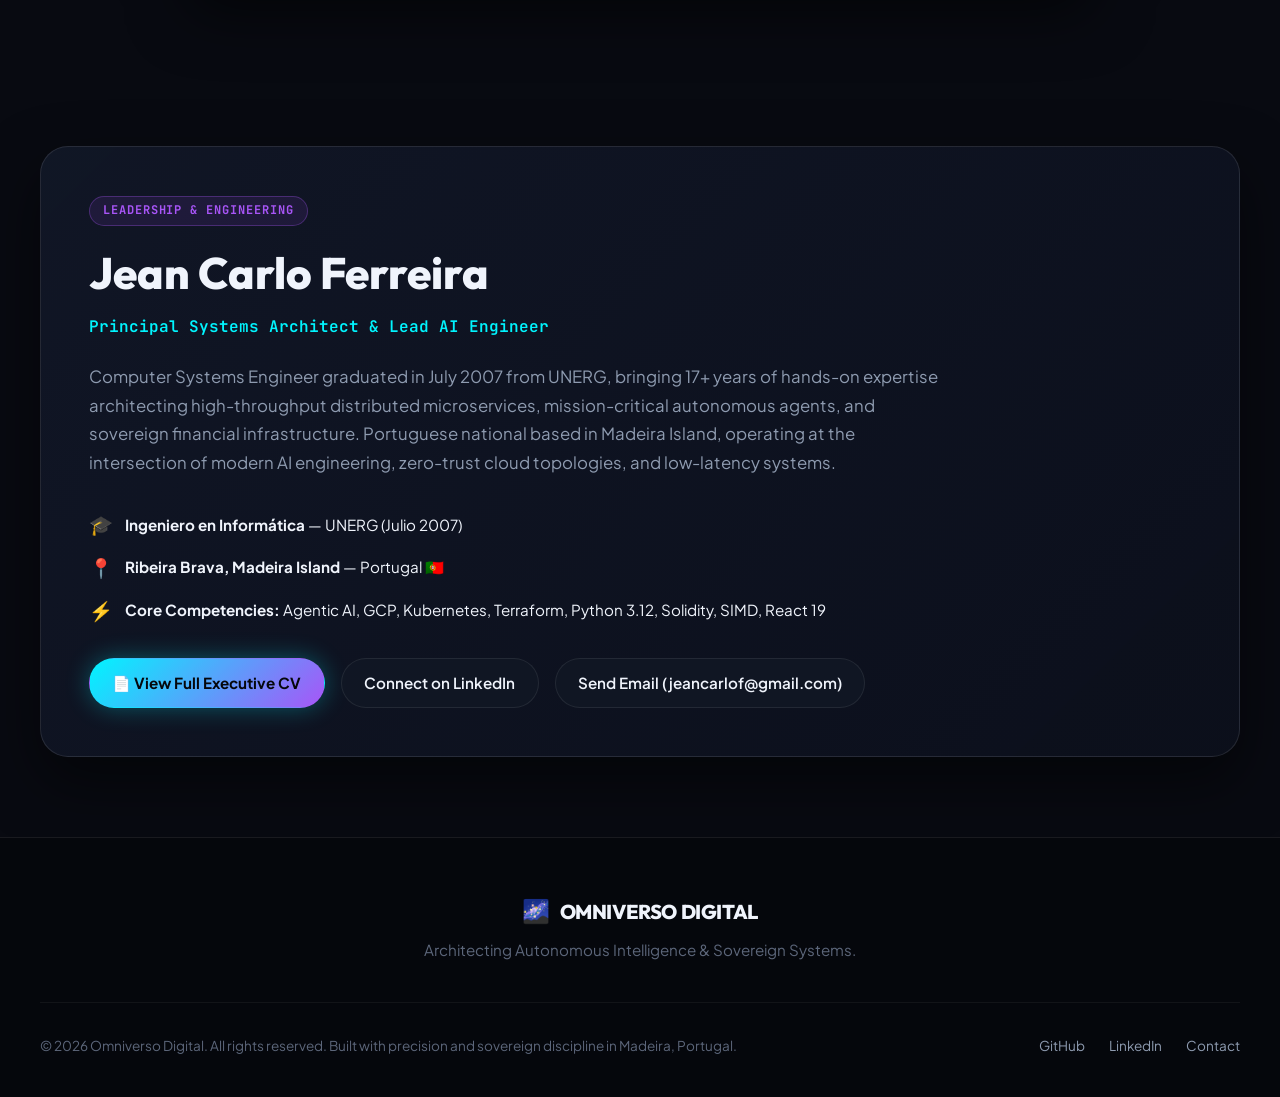
==== commit c25e376a: "feat(portfolio): integrate executive CV page and print-to-pdf suite" ====
--- a/index.html
+++ b/index.html
@@ -39,6 +39,7 @@
         <a href="#architecture" class="nav-item">Architecture</a>
         <a href="#terminal" class="nav-item">Live Telemetry</a>
         <a href="#leadership" class="nav-item">Leadership</a>
+        <a href="cv.html" class="nav-item" style="color: #06b6d4; font-weight: 600;">Executive CV</a>
         <a href="https://github.com/omniversodigital" target="_blank" rel="noopener noreferrer" class="btn btn-nav" id="github-nav-btn">
           <svg class="icon" viewBox="0 0 24 24" fill="currentColor"><path d="M12 0C5.37 0 0 5.37 0 12c0 5.31 3.435 9.795 8.205 11.385.6.105.825-.255.825-.57 0-.285-.015-1.23-.015-2.235-3.015.555-3.795-.735-4.035-1.41-.135-.345-.72-1.41-1.23-1.695-.42-.225-1.02-.78-.015-.795.945-.015 1.62.87 1.845 1.23 1.08 1.815 2.805 1.305 3.495.99.105-.78.42-1.305.765-1.605-2.67-.3-5.46-1.335-5.46-5.925 0-1.305.465-2.385 1.23-3.225-.12-.3-.54-1.53.12-3.18 0 0 1.005-.315 3.3 1.23.96-.27 1.98-.405 3-.405s2.04.135 3 .405c2.295-1.56 3.3-1.23 3.3-1.23.66 1.65.24 2.88.12 3.18.765.84 1.23 1.905 1.23 3.225 0 4.605-2.805 5.625-5.475 5.925.435.375.81 1.095.81 2.22 0 1.605-.015 2.895-.015 3.3 0 .315.225.69.825.57A12.02 12.02 0 0024 12c0-6.63-5.37-12-12-12z"/></svg>
           <span>GitHub</span>
@@ -70,8 +71,11 @@
             <span>Explore Flagship Repositories</span>
             <svg class="arrow-icon" viewBox="0 0 24 24" fill="none" stroke="currentColor"><path stroke-linecap="round" stroke-linejoin="round" stroke-width="2" d="M14 5l7 7m0 0l-7 7m7-7H3"/></svg>
           </a>
+          <a href="cv.html" class="btn btn-secondary" id="hero-cv-btn" style="border-color: rgba(6, 182, 212, 0.4); background: rgba(6, 182, 212, 0.08);">
+            <span>📄 Executive CV / Resume</span>
+          </a>
           <a href="https://github.com/omniversodigital" target="_blank" rel="noopener noreferrer" class="btn btn-secondary" id="hero-github-btn">
-            <span>View GitHub Organization</span>
+            <span>View GitHub (22 Repos)</span>
           </a>
         </div>
 
@@ -363,7 +367,10 @@
             </div>
 
             <div class="lead-actions">
-              <a href="https://www.linkedin.com/in/jeancarlo-ferreira" target="_blank" rel="noopener noreferrer" class="btn btn-primary">
+              <a href="cv.html" class="btn btn-primary">
+                <span>📄 View Full Executive CV</span>
+              </a>
+              <a href="https://www.linkedin.com/in/jeancarlo-ferreira" target="_blank" rel="noopener noreferrer" class="btn btn-secondary">
                 <span>Connect on LinkedIn</span>
               </a>
               <a href="mailto:jeancarlof@gmail.com" class="btn btn-secondary">
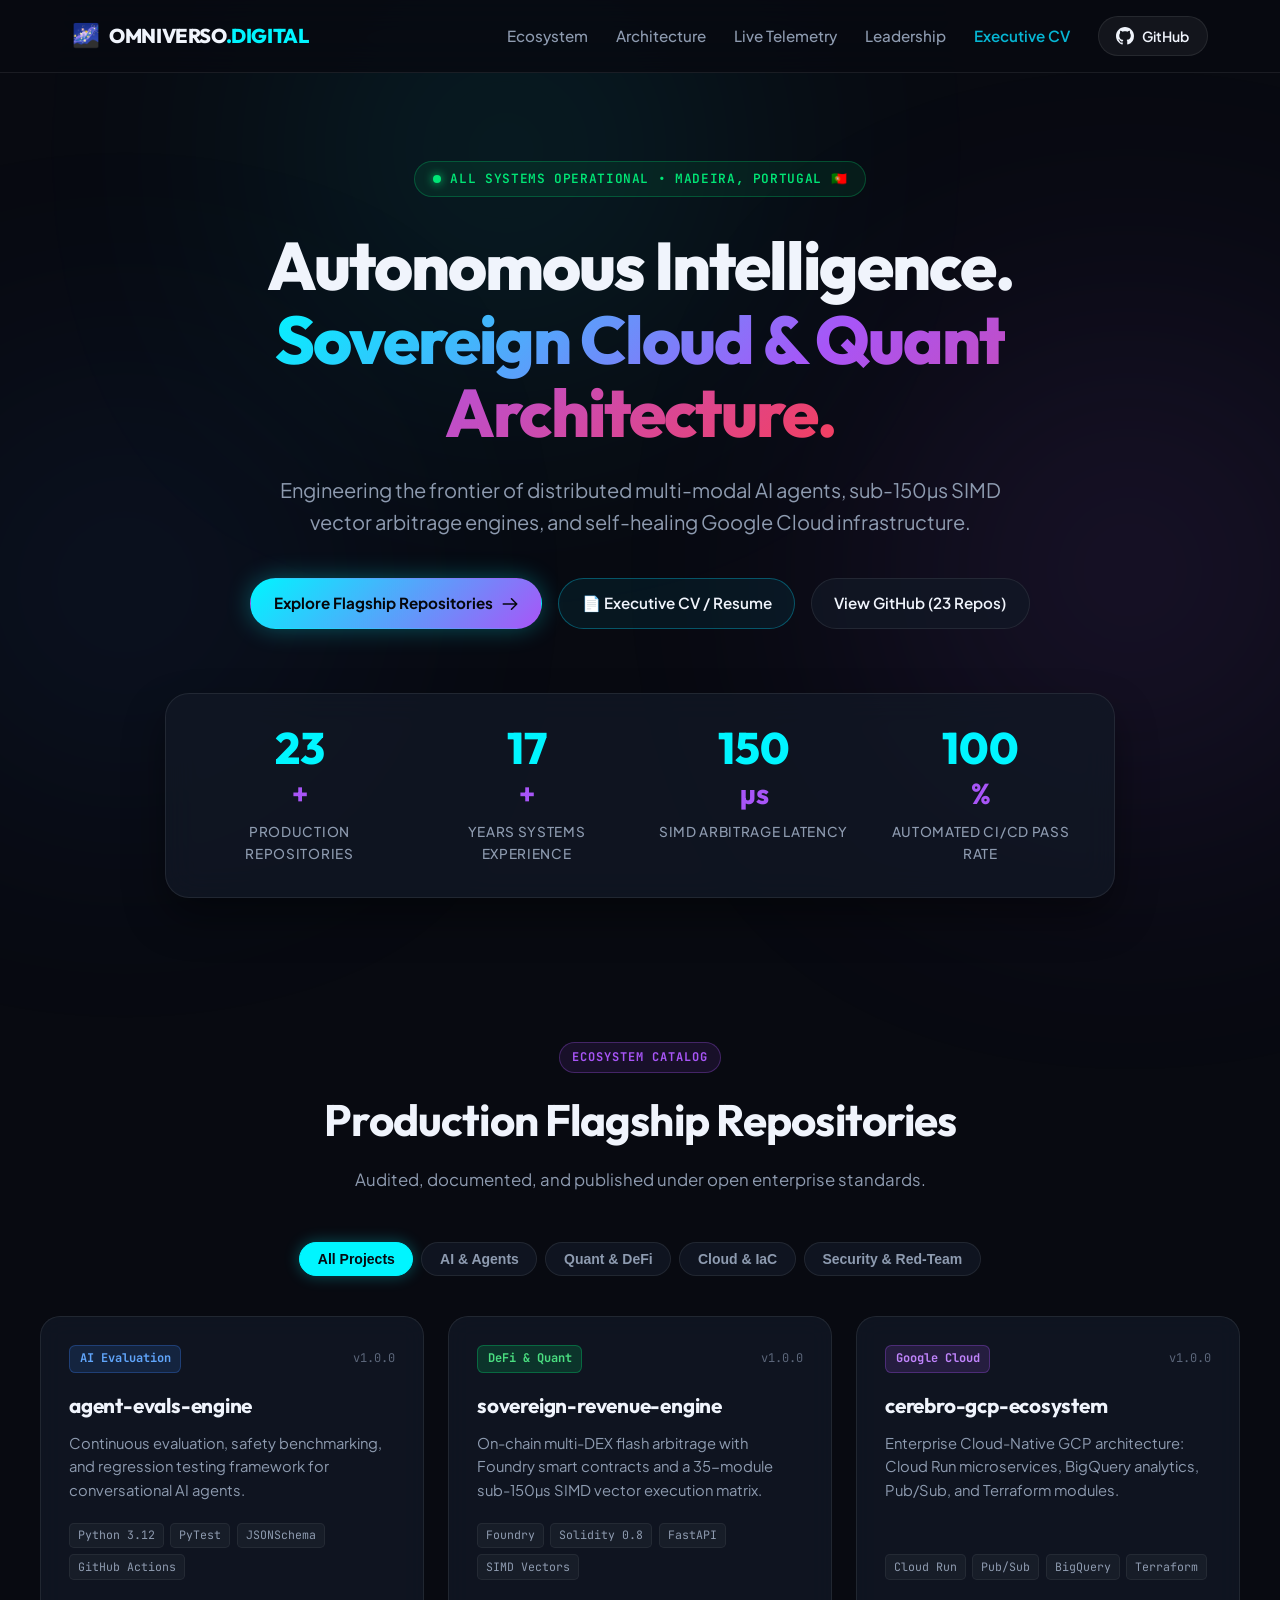
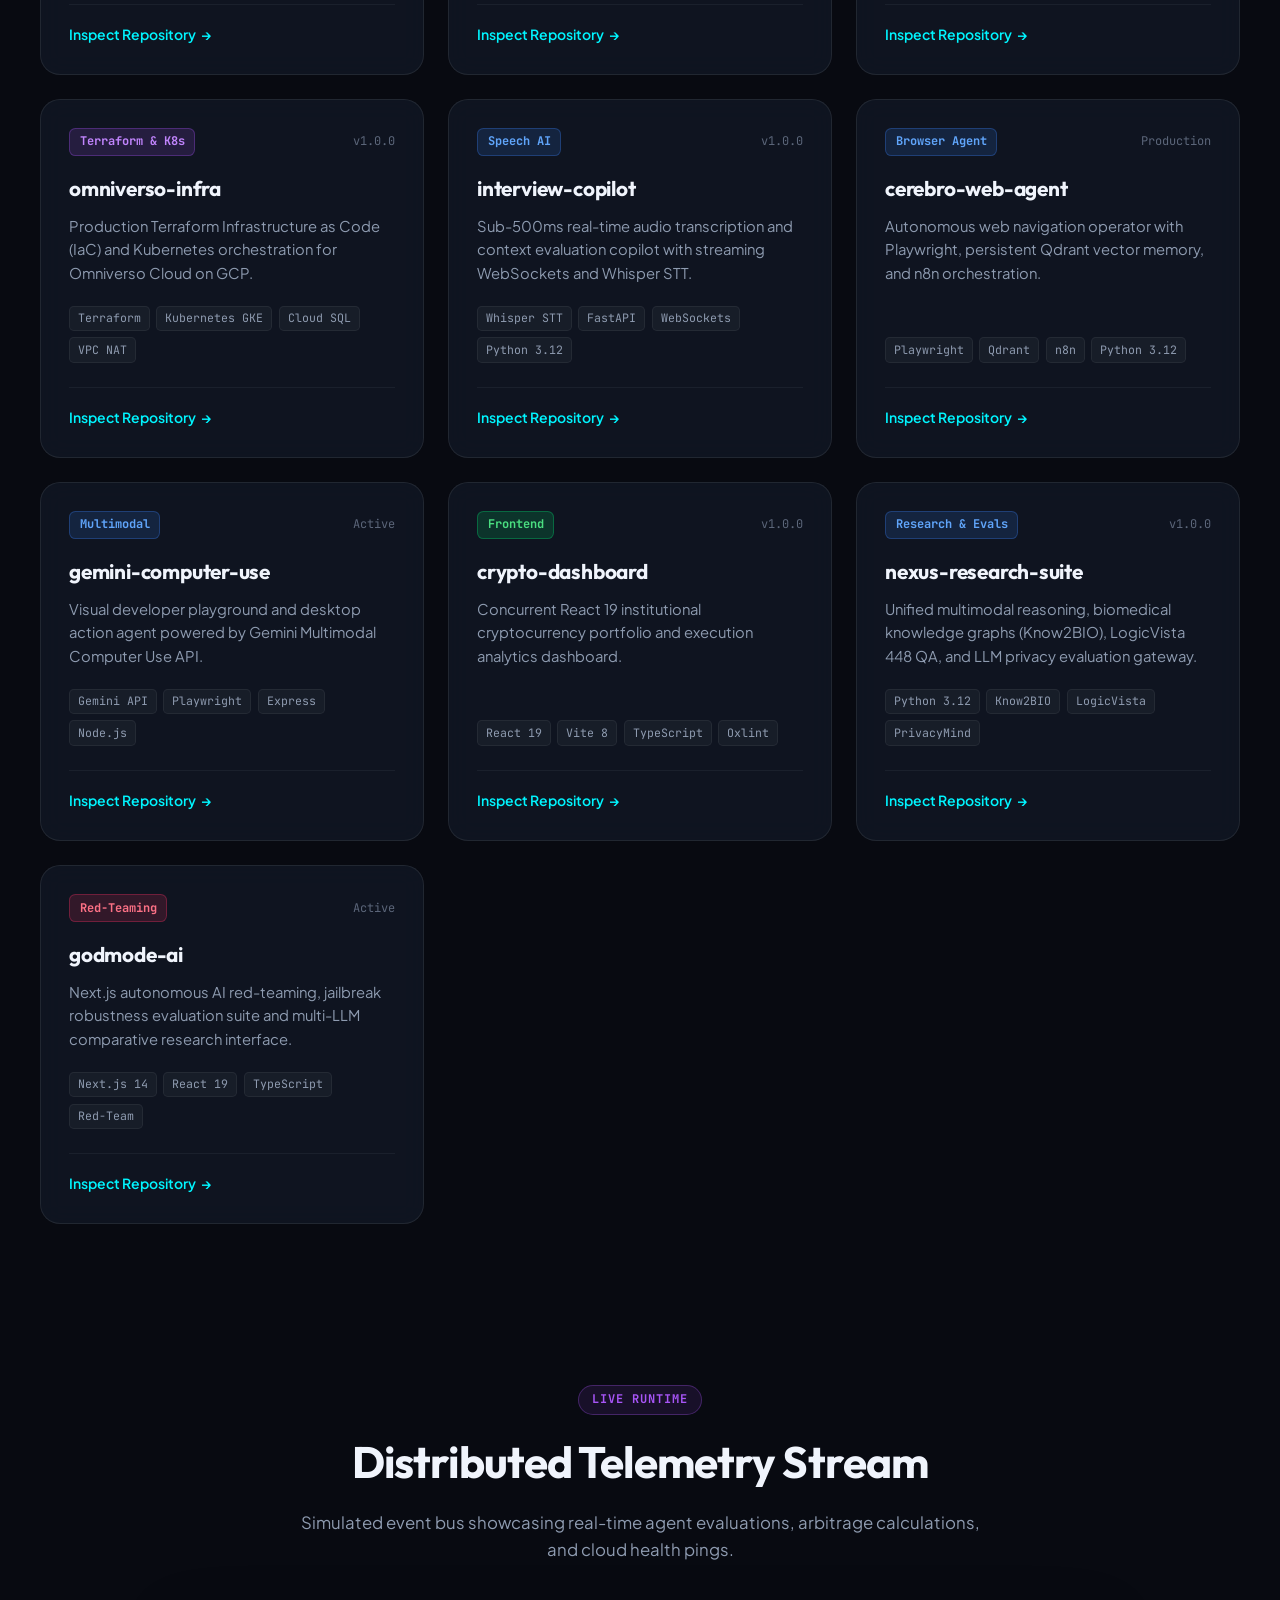
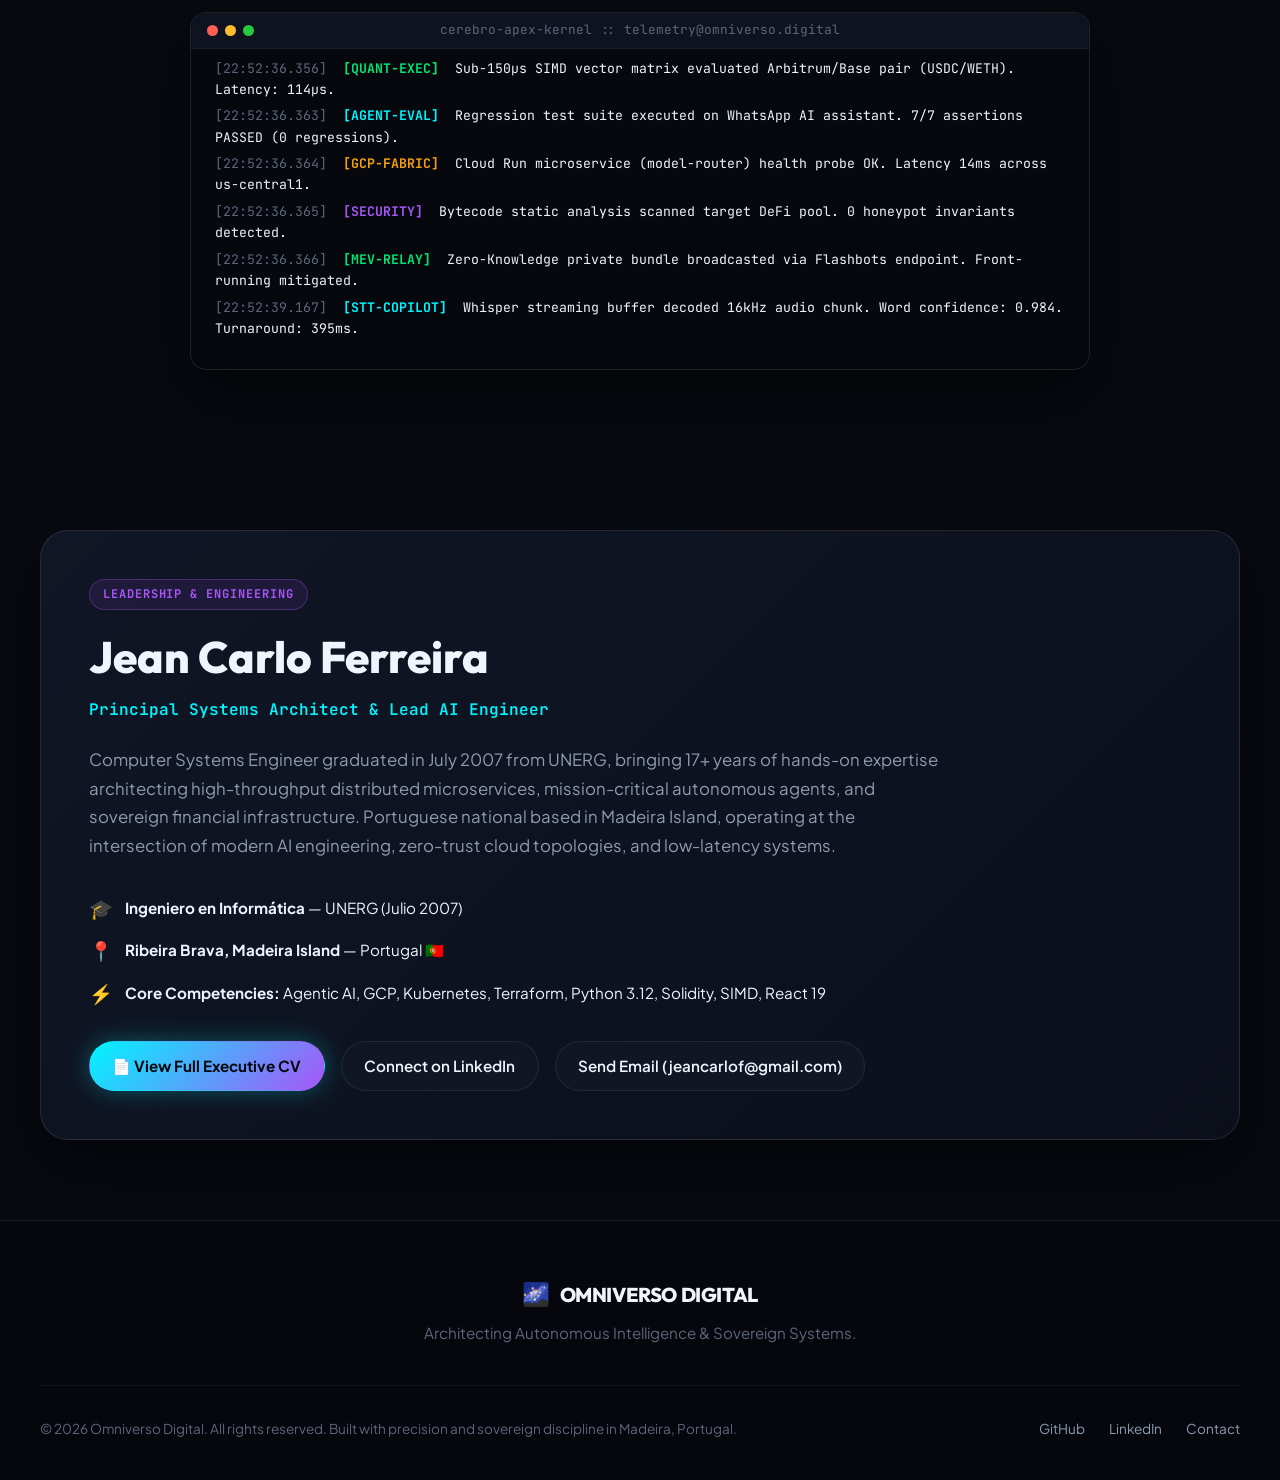
==== commit 32b593cc: "feat: add nexus-research-suite to portfolio and bump count to 23" ====
--- a/index.html
+++ b/index.html
@@ -75,14 +75,14 @@
             <span>📄 Executive CV / Resume</span>
           </a>
           <a href="https://github.com/omniversodigital" target="_blank" rel="noopener noreferrer" class="btn btn-secondary" id="hero-github-btn">
-            <span>View GitHub (22 Repos)</span>
+            <span>View GitHub (23 Repos)</span>
           </a>
         </div>
 
         <!-- Metrics Grid -->
         <div class="metrics-grid" id="metrics-counter">
           <div class="metric-card">
-            <span class="metric-number" data-target="21">21</span><span class="metric-suffix">+</span>
+            <span class="metric-number" data-target="23">23</span><span class="metric-suffix">+</span>
             <span class="metric-label">Production Repositories</span>
           </div>
           <div class="metric-card">
@@ -284,6 +284,27 @@
             </div>
             <div class="card-footer">
               <a href="https://github.com/omniversodigital/crypto-dashboard" target="_blank" rel="noopener noreferrer" class="card-link">
+                <span>Inspect Repository</span> &rarr;
+              </a>
+            </div>
+          </article>
+
+          <!-- Card 9 -->
+          <article class="repo-card" data-category="ai">
+            <div class="card-top">
+              <span class="card-badge ai-badge">Research &amp; Evals</span>
+              <span class="version-tag">v1.0.0</span>
+            </div>
+            <h3 class="card-title">nexus-research-suite</h3>
+            <p class="card-desc">Unified multimodal reasoning, biomedical knowledge graphs (Know2BIO), LogicVista 448 QA, and LLM privacy evaluation gateway.</p>
+            <div class="tech-tags">
+              <span>Python 3.12</span>
+              <span>Know2BIO</span>
+              <span>LogicVista</span>
+              <span>PrivacyMind</span>
+            </div>
+            <div class="card-footer">
+              <a href="https://github.com/omniversodigital/nexus-research-suite" target="_blank" rel="noopener noreferrer" class="card-link">
                 <span>Inspect Repository</span> &rarr;
               </a>
             </div>
